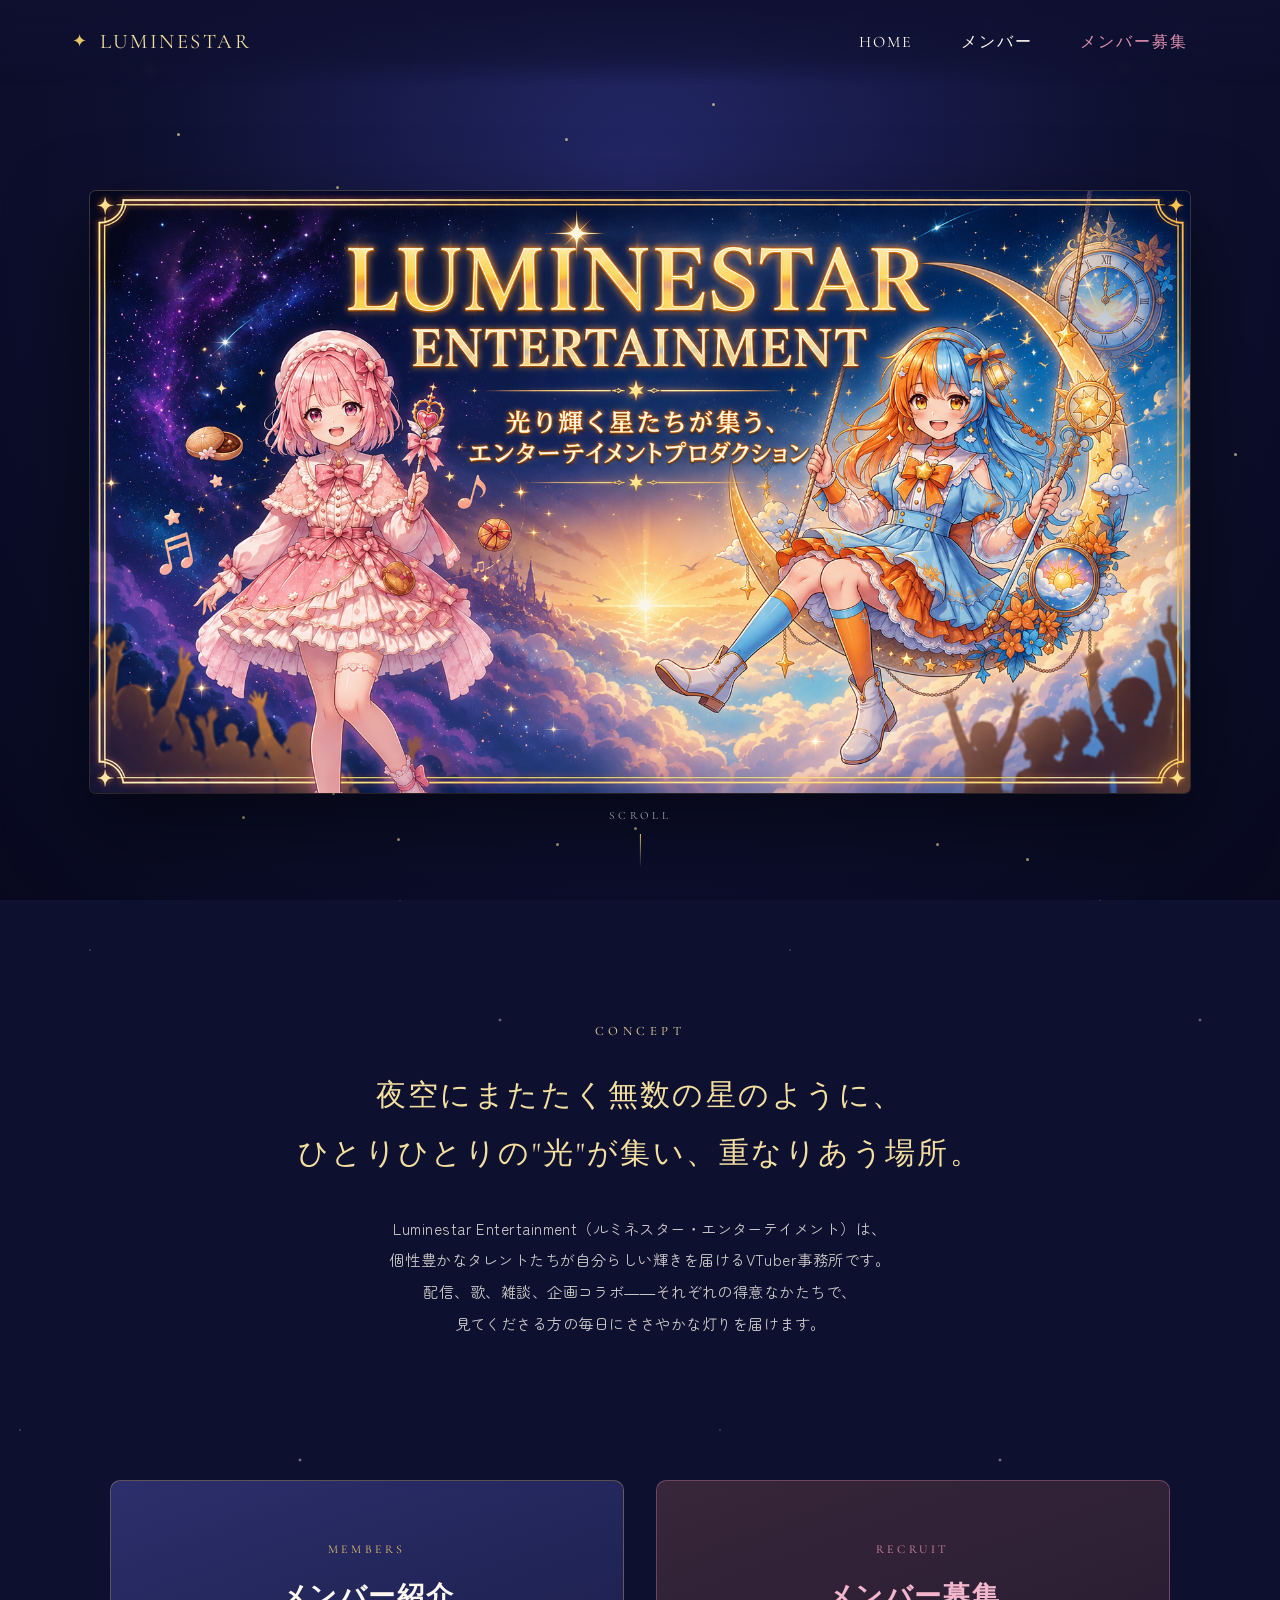
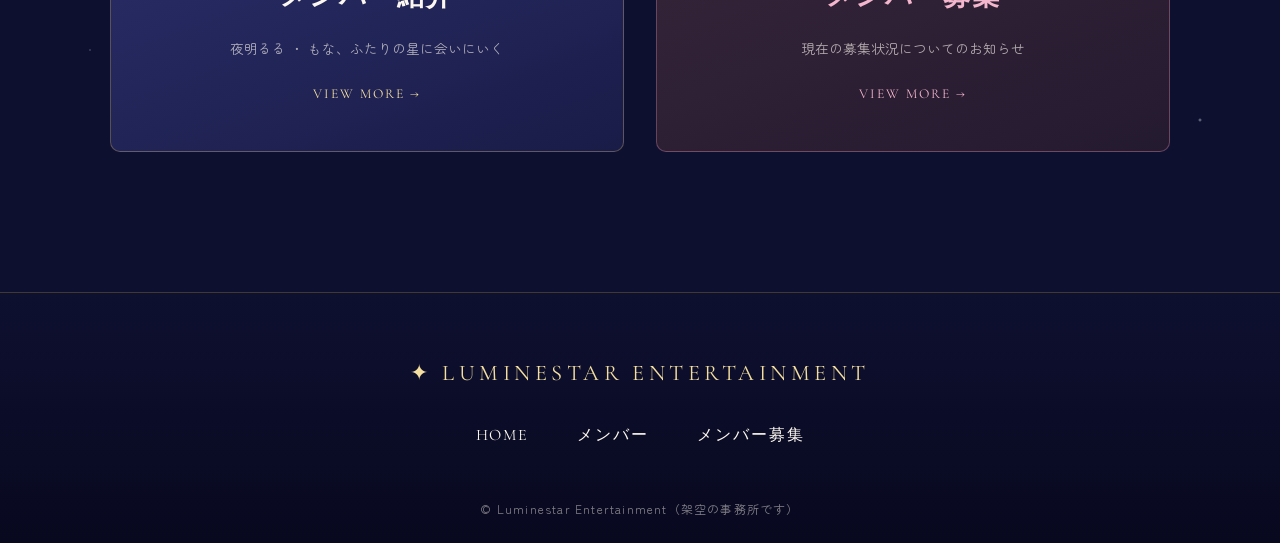
==== index.html @ ba447902 "Add files via upload 必要なファイルをアップロード" ====
<!DOCTYPE html>
<html lang="ja">
<head>
    <meta charset="UTF-8">
    <title>Luminestar Entertainment | 光り輝く星たちが集うVTuber事務所</title>
    <meta name="description" content="Luminestar Entertainment（ルミネスター・エンターテイメント）公式サイト。光り輝く星たちが集うエンターテイメントプロダクション。">
    <meta name="viewport" content="width=device-width, initial-scale=1">
    <script src="https://ajax.googleapis.com/ajax/libs/jquery/1.11.0/jquery.min.js"></script>
    <script src="js/script.js"></script>
    <link href="css/common.css" rel="stylesheet">
    <link href="css/index.css" rel="stylesheet">
    <link rel="preconnect" href="https://fonts.googleapis.com">
    <link rel="preconnect" href="https://fonts.gstatic.com" crossorigin>
    <link href="https://fonts.googleapis.com/css2?family=Cormorant+Garamond:wght@500;600;700&family=Zen+Maru+Gothic:wght@400;500;700&display=swap" rel="stylesheet">
</head>
<body>
    <header class="header">
        <div class="header-inner">
            <a class="header-logo" href="index.html">
                <span class="star-mark">&#10022;</span> LUMINESTAR
            </a>
            <button class="toggle-menu-button" aria-label="メニュー開閉"></button>
            <div class="header-site-menu">
                <nav class="site-menu">
                    <ul>
                        <li><a href="index.html">HOME</a></li>
                        <li><a href="members.html">メンバー</a></li>
                        <li><a href="recruit.html" class="is-notice">メンバー募集</a></li>
                    </ul>
                </nav>
            </div>
        </div>
    </header>

    <main class="main">
        <section class="hero">
            <div class="twinkles"></div>
            <div class="hero-banner-wrap">
                <img src="images/hero_banner.png" alt="Luminestar Entertainment 光り輝く星たちが集う、エンターテイメントプロダクション">
            </div>
            <div class="hero-scroll">
                <span>SCROLL</span>
                <span class="line"></span>
            </div>
        </section>

        <section class="about">
            <p class="eyebrow">Concept</p>
            <p class="about-lead">
                夜空にまたたく無数の星のように、<br>
                ひとりひとりの"光"が集い、重なりあう場所。
            </p>
            <p class="about-body">
                Luminestar Entertainment（ルミネスター・エンターテイメント）は、<br class="pc-only">
                個性豊かなタレントたちが自分らしい輝きを届けるVTuber事務所です。<br>
                配信、歌、雑談、企画コラボ――それぞれの得意なかたちで、<br>
                見てくださる方の毎日にささやかな灯りを届けます。
            </p>
        </section>

        <section class="top-nav-cards">
            <a class="nav-card" href="members.html">
                <p class="card-eyebrow">MEMBERS</p>
                <h3>メンバー紹介</h3>
                <p>夜明るる ・ もな、ふたりの星に会いにいく</p>
                <span class="arrow">VIEW MORE &rarr;</span>
            </a>
            <a class="nav-card is-closed" href="recruit.html">
                <p class="card-eyebrow">RECRUIT</p>
                <h3>メンバー募集</h3>
                <p>現在の募集状況についてのお知らせ</p>
                <span class="arrow">VIEW MORE &rarr;</span>
            </a>
        </section>
    </main>

    <footer class="footer">
        <p class="footer-logo">&#10022; LUMINESTAR ENTERTAINMENT</p>
        <nav class="site-menu">
            <ul>
                <li><a href="index.html">HOME</a></li>
                <li><a href="members.html">メンバー</a></li>
                <li><a href="recruit.html">メンバー募集</a></li>
            </ul>
        </nav>
        <small class="copyright">&copy; Luminestar Entertainment（架空の事務所です）</small>
    </footer>
</body>
</html>
---- css/common.css ----
@charset "utf-8";

*, ::before, ::after {
    padding: 0;
    margin: 0;
    box-sizing: border-box;
}

ul, ol { list-style: none; }
a { color: inherit; text-decoration: none; }

:root {
    --navy-deep: #0e1030;
    --navy-mid: #191c47;
    --navy-light: #2c2f6b;
    --gold: #e8c46a;
    --gold-soft: #f4dfa0;
    --pink: #f3b6cc;
    --pink-deep: #e08fae;
    --sky: #8fd3f0;
    --orange: #f0a868;
    --cream: #fdf8ef;
    --ink: #2a2540;
}

html { scroll-behavior: smooth; }

body {
    font-family: "Zen Maru Gothic", "Hiragino Maru Gothic ProN", sans-serif;
    font-size: 16px;
    color: var(--cream);
    line-height: 1.8;
    background-color: var(--navy-deep);
    background-image:
        radial-gradient(1px 1px at 20px 30px, rgba(255,255,255,.5), transparent),
        radial-gradient(1px 1px at 140px 90px, rgba(255,255,255,.4), transparent),
        radial-gradient(2px 2px at 300px 60px, rgba(255,255,255,.6), transparent),
        radial-gradient(1px 1px at 400px 200px, rgba(255,255,255,.4), transparent),
        radial-gradient(1px 1px at 90px 250px, rgba(255,255,255,.5), transparent),
        radial-gradient(2px 2px at 500px 320px, rgba(255,255,255,.5), transparent),
        radial-gradient(1px 1px at 620px 150px, rgba(255,255,255,.4), transparent);
    background-repeat: repeat;
    background-size: 700px 700px;
    overflow-x: hidden;
}

img { max-width: 100%; display: block; }

.eyebrow {
    font-family: "Cormorant Garamond", serif;
    letter-spacing: .35em;
    font-size: .8rem;
    color: var(--gold-soft);
    text-transform: uppercase;
    text-align: center;
}

h1, h2, h3 {
    font-family: "Cormorant Garamond", serif;
    font-weight: 600;
}

/* ===== Header ===== */
.header {
    position: fixed;
    top: 0;
    left: 0;
    right: 0;
    z-index: 100;
    background: linear-gradient(180deg, rgba(14,16,48,.92) 0%, rgba(14,16,48,.6) 70%, transparent 100%);
    backdrop-filter: blur(6px);
}

.header-inner {
    max-width: 1200px;
    height: 84px;
    margin: 0 auto;
    padding: 0 32px;
    display: flex;
    justify-content: space-between;
    align-items: center;
}

.header-logo {
    display: flex;
    align-items: center;
    gap: 10px;
    font-family: "Cormorant Garamond", serif;
    font-size: 1.3rem;
    letter-spacing: .12em;
    color: var(--gold-soft);
}

.header-logo .star-mark {
    color: var(--gold);
    font-size: 1.1rem;
}

.toggle-menu-button {
    display: none;
}

.site-menu ul {
    display: flex;
    gap: 8px;
}

.site-menu ul li a {
    display: block;
    padding: 8px 20px;
    font-family: "Cormorant Garamond", serif;
    letter-spacing: .12em;
    font-size: 1rem;
    color: var(--cream);
    position: relative;
    transition: color .25s ease;
}

.site-menu ul li a::after {
    content: "";
    position: absolute;
    left: 20px;
    right: 20px;
    bottom: 2px;
    height: 1px;
    background: var(--gold);
    transform: scaleX(0);
    transform-origin: center;
    transition: transform .3s ease;
}

.site-menu ul li a:hover {
    color: var(--gold-soft);
}

.site-menu ul li a:hover::after {
    transform: scaleX(1);
}

.site-menu ul li a.is-notice {
    color: var(--pink-deep);
}

@media (max-width: 860px) {
    .header-inner {
        height: 64px;
        padding: 0 20px;
    }
    .header-logo { font-size: 1.05rem; }

    .toggle-menu-button {
        display: block;
        width: 40px;
        height: 32px;
        background: transparent;
        border: 1px solid var(--gold-soft);
        border-radius: 4px;
        position: relative;
    }
    .toggle-menu-button::before,
    .toggle-menu-button::after {
        content: "";
        position: absolute;
        left: 8px;
        right: 8px;
        height: 1px;
        background: var(--gold-soft);
    }
    .toggle-menu-button::before { top: 11px; }
    .toggle-menu-button::after { bottom: 11px; }

    .header-site-menu {
        position: absolute;
        top: 100%;
        left: 0;
        right: 0;
        background: var(--navy-mid);
        padding: 20px 0 30px;
        display: none;
        border-bottom: 1px solid rgba(232,196,106,.3);
    }
    .header-site-menu.is-show { display: block; }
    .site-menu ul {
        display: block;
        text-align: center;
    }
    .site-menu ul li { margin-top: 6px; }

    .main { padding-top: 64px; }
}

/* ===== Footer ===== */
.footer {
    color: var(--cream);
    background: linear-gradient(180deg, var(--navy-deep) 0%, #08091f 100%);
    padding: 60px 20px 24px;
    text-align: center;
    border-top: 1px solid rgba(232,196,106,.25);
}

.footer-logo {
    font-family: "Cormorant Garamond", serif;
    font-size: 1.4rem;
    letter-spacing: .2em;
    color: var(--gold-soft);
    margin-bottom: 20px;
}

.footer .site-menu ul {
    justify-content: center;
    flex-wrap: wrap;
}

.copyright {
    display: block;
    margin-top: 40px;
    font-size: .75rem;
    letter-spacing: .1em;
    color: rgba(253,248,239,.5);
}

/* ===== shared section styles ===== */
.section-title {
    text-align: center;
    font-size: 2.4rem;
    color: var(--gold-soft);
    letter-spacing: .1em;
    margin-top: 10px;
    margin-bottom: 8px;
}

.section-sub {
    text-align: center;
    font-size: .85rem;
    color: rgba(253,248,239,.6);
    letter-spacing: .05em;
    margin-bottom: 60px;
}

.divider {
    width: 60px;
    height: 1px;
    background: var(--gold);
    margin: 18px auto;
    position: relative;
}
.divider::before {
    content: "\2726";
    position: absolute;
    top: 50%;
    left: 50%;
    transform: translate(-50%, -50%);
    background: var(--navy-deep);
    color: var(--gold);
    font-size: .8rem;
    padding: 0 8px;
}
---- css/index.css ----
@charset "utf-8";

.main { position: relative; }

/* ===== Hero ===== */
.hero {
    position: relative;
    min-height: 100vh;
    display: flex;
    align-items: center;
    justify-content: center;
    overflow: hidden;
    background: radial-gradient(ellipse at 50% 20%, #232766 0%, var(--navy-deep) 55%, #08091f 100%);
}

.hero-banner-wrap {
    position: relative;
    width: min(1100px, 92vw);
    margin-top: 84px;
    animation: floatUp 1.4s ease both;
}

@keyframes floatUp {
    from { opacity: 0; transform: translateY(24px); }
    to { opacity: 1; transform: translateY(0); }
}

.hero-banner-wrap img {
    width: 100%;
    border-radius: 6px;
    box-shadow: 0 30px 80px rgba(0,0,0,.55), 0 0 0 1px rgba(232,196,106,.25);
}

.hero-scroll {
    position: absolute;
    bottom: 32px;
    left: 50%;
    transform: translateX(-50%);
    display: flex;
    flex-direction: column;
    align-items: center;
    gap: 8px;
    font-family: "Cormorant Garamond", serif;
    letter-spacing: .3em;
    font-size: .7rem;
    color: rgba(253,248,239,.65);
}

.hero-scroll .line {
    width: 1px;
    height: 34px;
    background: linear-gradient(180deg, var(--gold), transparent);
    animation: scrollLine 1.8s ease-in-out infinite;
}

@keyframes scrollLine {
    0% { transform: scaleY(0); transform-origin: top; }
    50% { transform: scaleY(1); transform-origin: top; }
    50.01% { transform: scaleY(1); transform-origin: bottom; }
    100% { transform: scaleY(0); transform-origin: bottom; }
}

/* twinkling stars layer */
.twinkles span {
    position: absolute;
    width: 3px;
    height: 3px;
    background: var(--gold-soft);
    border-radius: 50%;
    opacity: .7;
    animation: twinkle 3s ease-in-out infinite;
}
@keyframes twinkle {
    0%, 100% { opacity: .2; transform: scale(.8); }
    50% { opacity: 1; transform: scale(1.4); }
}

/* ===== About ===== */
.about {
    padding: 120px 20px 100px;
    max-width: 900px;
    margin: 0 auto;
    text-align: center;
}

.about-lead {
    font-family: "Cormorant Garamond", serif;
    font-size: clamp(1.4rem, 3vw, 1.9rem);
    color: var(--gold-soft);
    letter-spacing: .08em;
    line-height: 1.9;
    margin: 24px 0 30px;
}

.about-body {
    font-size: .95rem;
    color: rgba(253,248,239,.8);
    letter-spacing: .03em;
    line-height: 2.1;
}

@media (max-width: 600px) {
    .pc-only { display: none; }
}

/* ===== Nav cards (メンバー/募集への導線) ===== */
.top-nav-cards {
    max-width: 1100px;
    margin: 0 auto;
    padding: 40px 20px 140px;
    display: grid;
    grid-template-columns: 1fr 1fr;
    gap: 32px;
}

.nav-card {
    position: relative;
    display: block;
    border-radius: 10px;
    overflow: hidden;
    border: 1px solid rgba(232,196,106,.3);
    background: linear-gradient(160deg, var(--navy-light), var(--navy-mid));
    padding: 44px 30px;
    text-align: center;
    transition: transform .35s ease, box-shadow .35s ease, border-color .35s ease;
}

.nav-card:hover {
    transform: translateY(-6px);
    box-shadow: 0 20px 50px rgba(0,0,0,.4);
    border-color: var(--gold);
}

.nav-card .card-eyebrow {
    font-family: "Cormorant Garamond", serif;
    letter-spacing: .3em;
    font-size: .75rem;
    color: var(--gold);
}

.nav-card h3 {
    margin-top: 12px;
    font-size: 1.7rem;
    color: var(--cream);
    letter-spacing: .06em;
}

.nav-card p {
    margin-top: 14px;
    font-size: .85rem;
    color: rgba(253,248,239,.65);
}

.nav-card .arrow {
    display: inline-block;
    margin-top: 22px;
    font-family: "Cormorant Garamond", serif;
    font-size: .85rem;
    color: var(--gold-soft);
    letter-spacing: .15em;
}

.nav-card.is-closed {
    background: linear-gradient(160deg, #38263a, #241a30);
    border-color: rgba(224,143,174,.35);
}
.nav-card.is-closed h3 { color: var(--pink); }
.nav-card.is-closed .card-eyebrow { color: var(--pink-deep); }
.nav-card.is-closed .arrow { color: var(--pink); }

@media (max-width: 760px) {
    .top-nav-cards { grid-template-columns: 1fr; }
    .hero-banner-wrap { margin-top: 100px; }
}
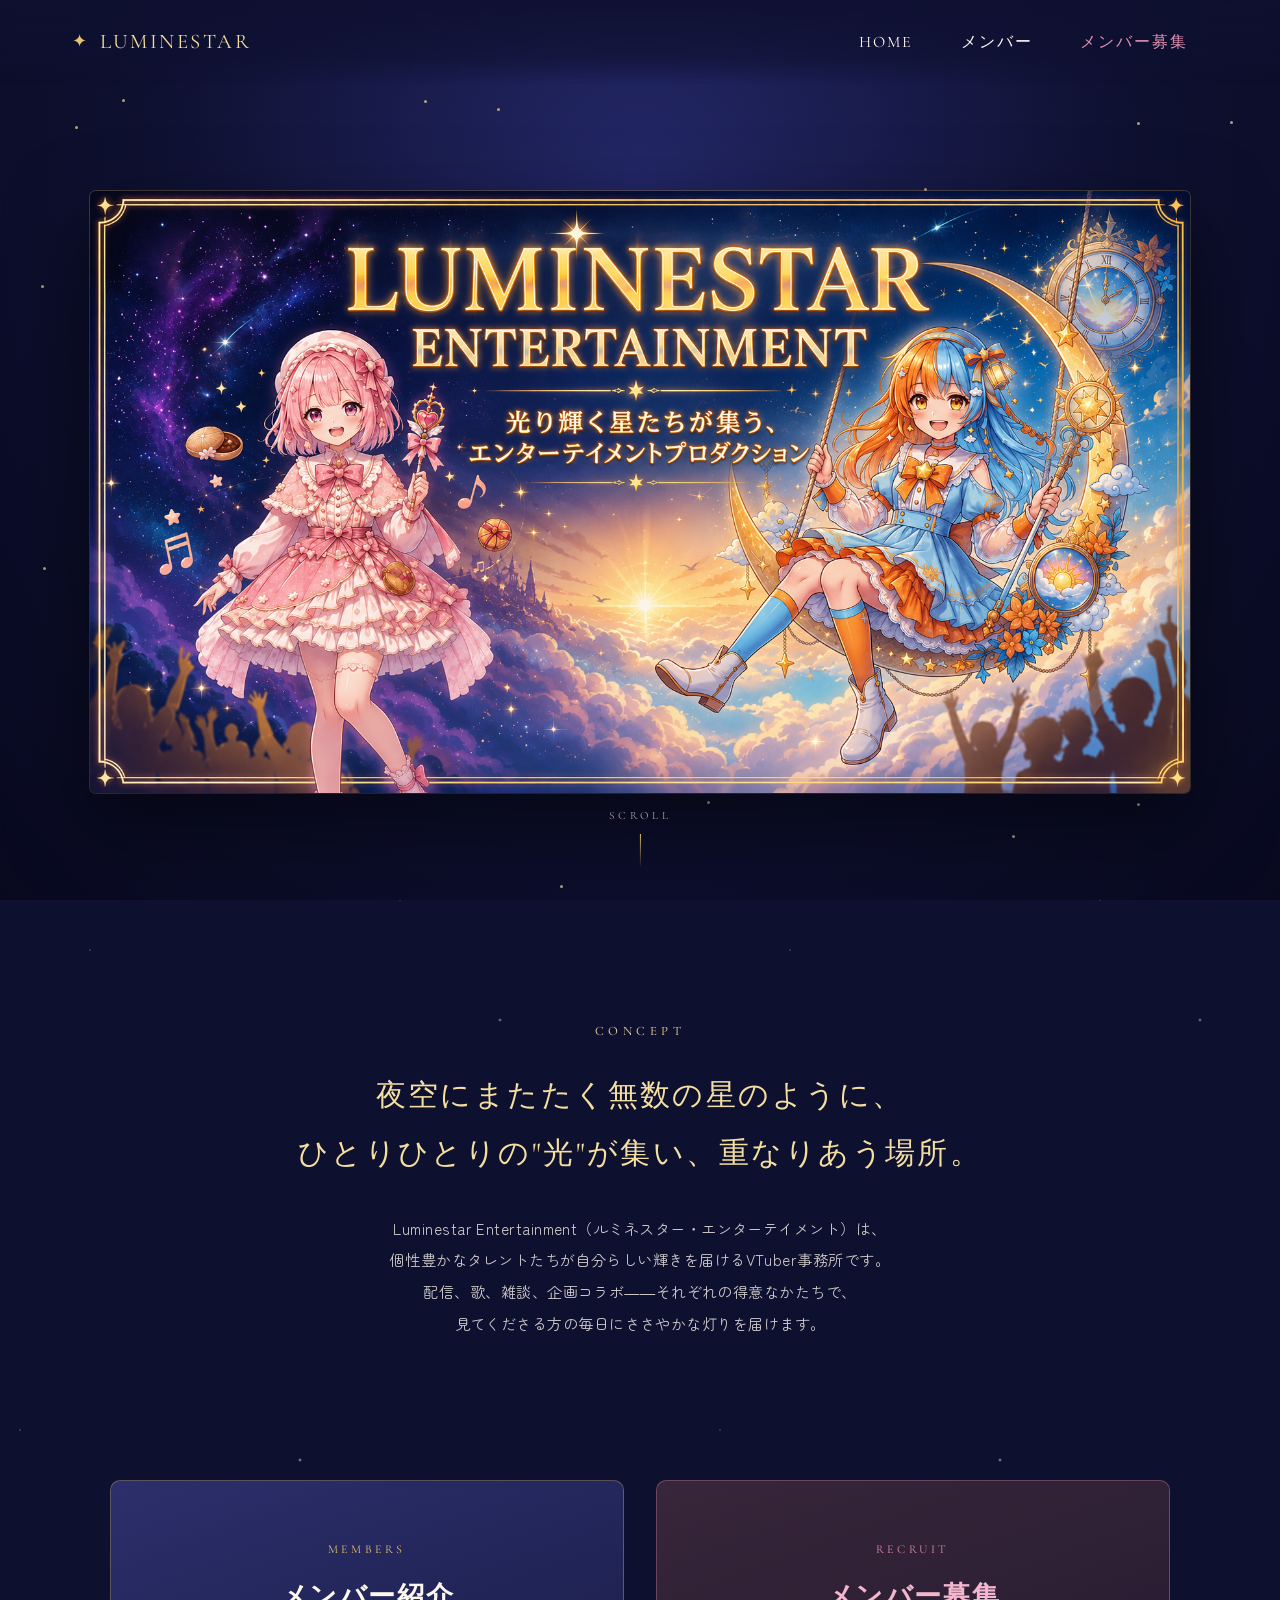
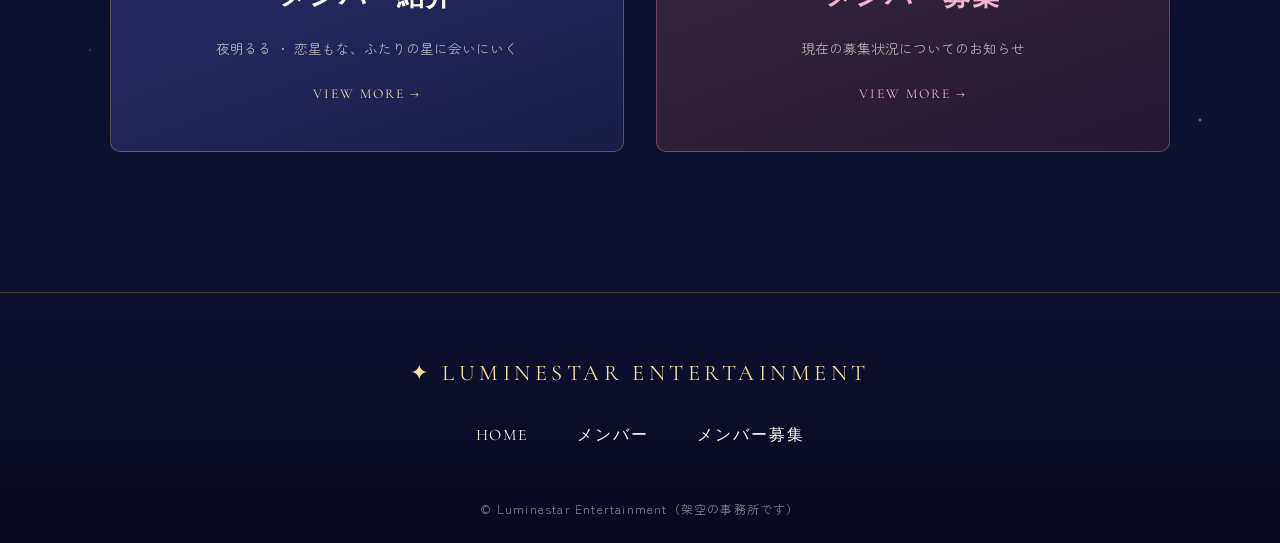
==== commit 8406d155: "Update text in MEMBERS section of index.html 誤字修正" ====
--- a/index.html
+++ b/index.html
@@ -62,7 +62,7 @@
             <a class="nav-card" href="members.html">
                 <p class="card-eyebrow">MEMBERS</p>
                 <h3>メンバー紹介</h3>
-                <p>夜明るる ・ もな、ふたりの星に会いにいく</p>
+                <p>夜明るる ・ 恋星もな、ふたりの星に会いにいく</p>
                 <span class="arrow">VIEW MORE &rarr;</span>
             </a>
             <a class="nav-card is-closed" href="recruit.html">
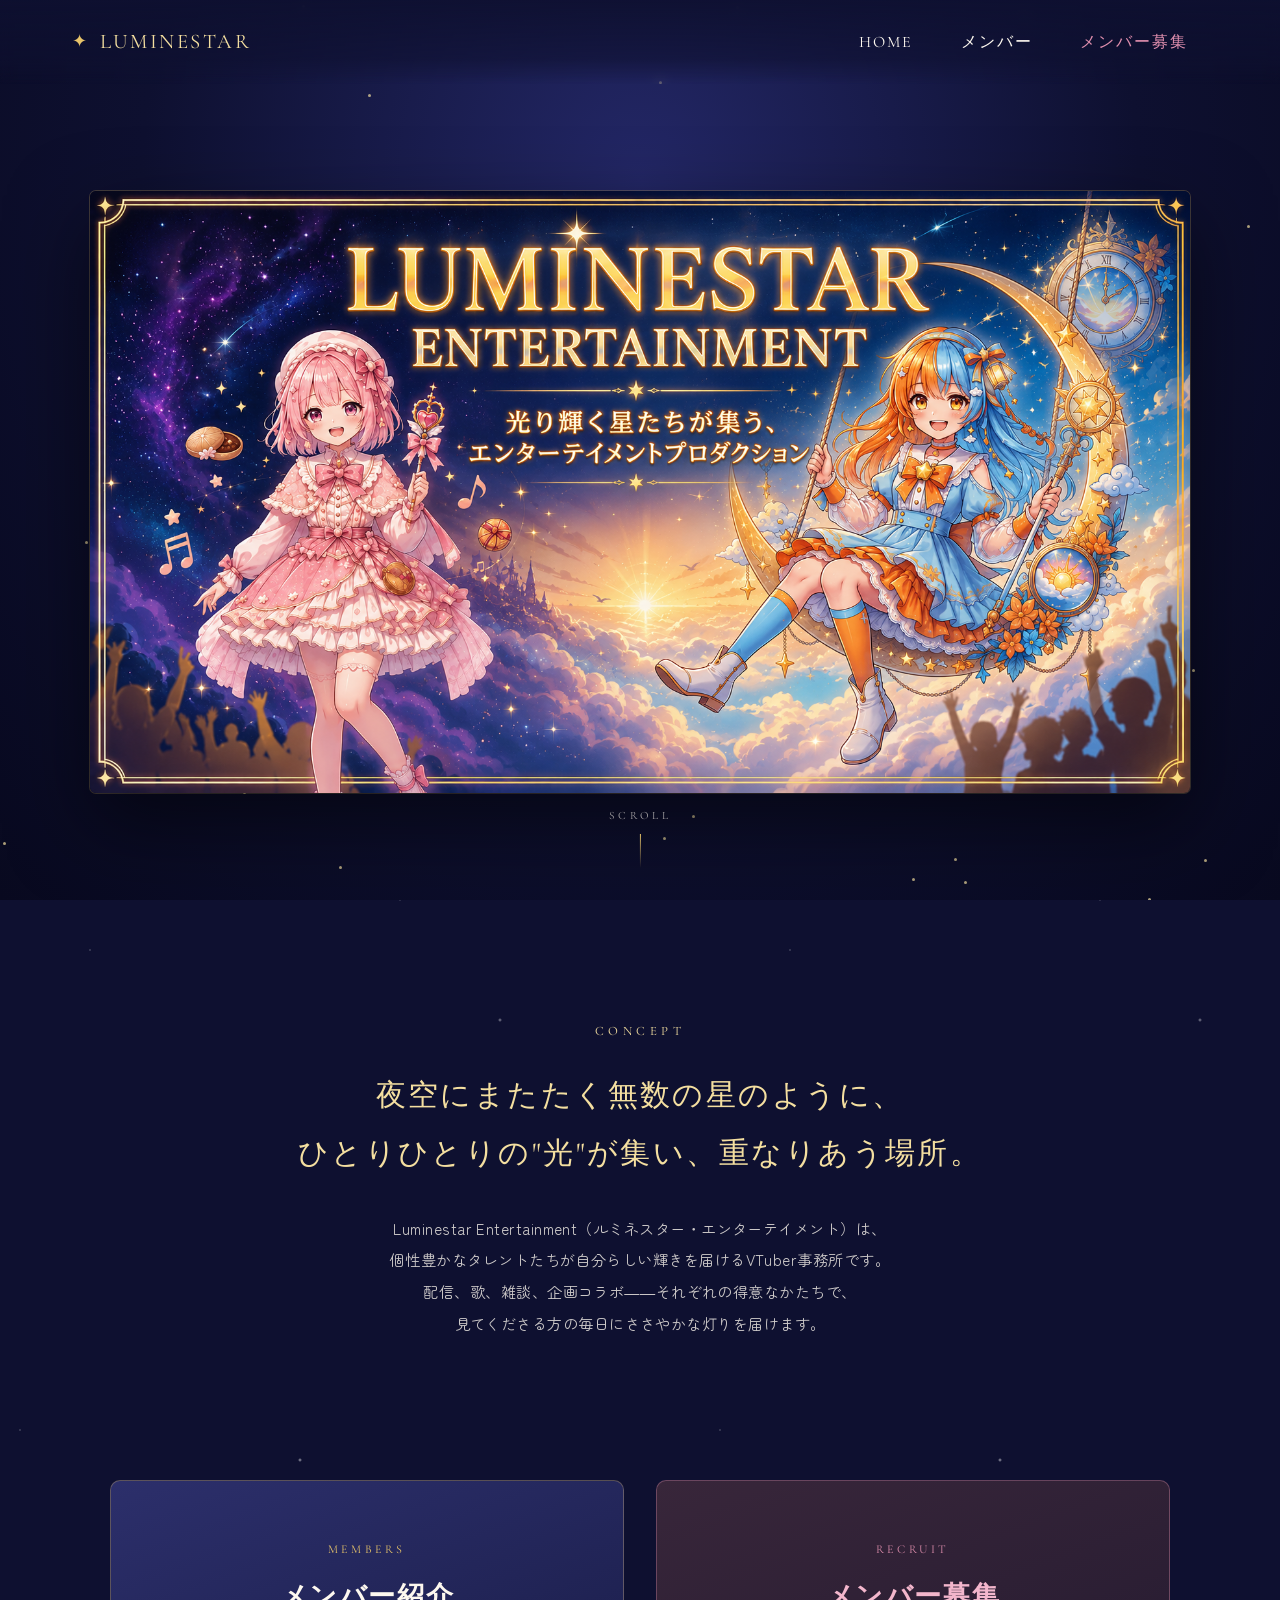
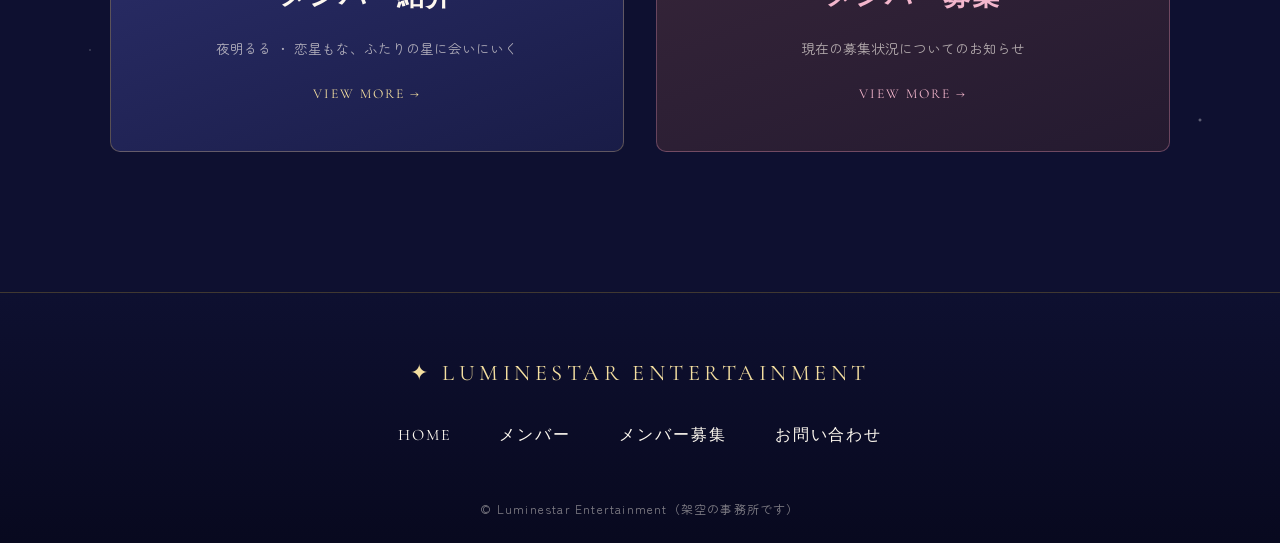
==== commit 0d2c9a4f: "Update index.html お問い合わせ追加" ====
--- a/index.html
+++ b/index.html
@@ -81,6 +81,7 @@
                 <li><a href="index.html">HOME</a></li>
                 <li><a href="members.html">メンバー</a></li>
                 <li><a href="recruit.html">メンバー募集</a></li>
+                <li><a href="https://docs.google.com/forms/d/e/1FAIpQLSeSq7EBJ4Wy3miL0lt6pkF9hm8hegByLnXEYSzgwoRPv-RfqQ/viewform?usp=dialog">お問い合わせ</a></li>
             </ul>
         </nav>
         <small class="copyright">&copy; Luminestar Entertainment（架空の事務所です）</small>
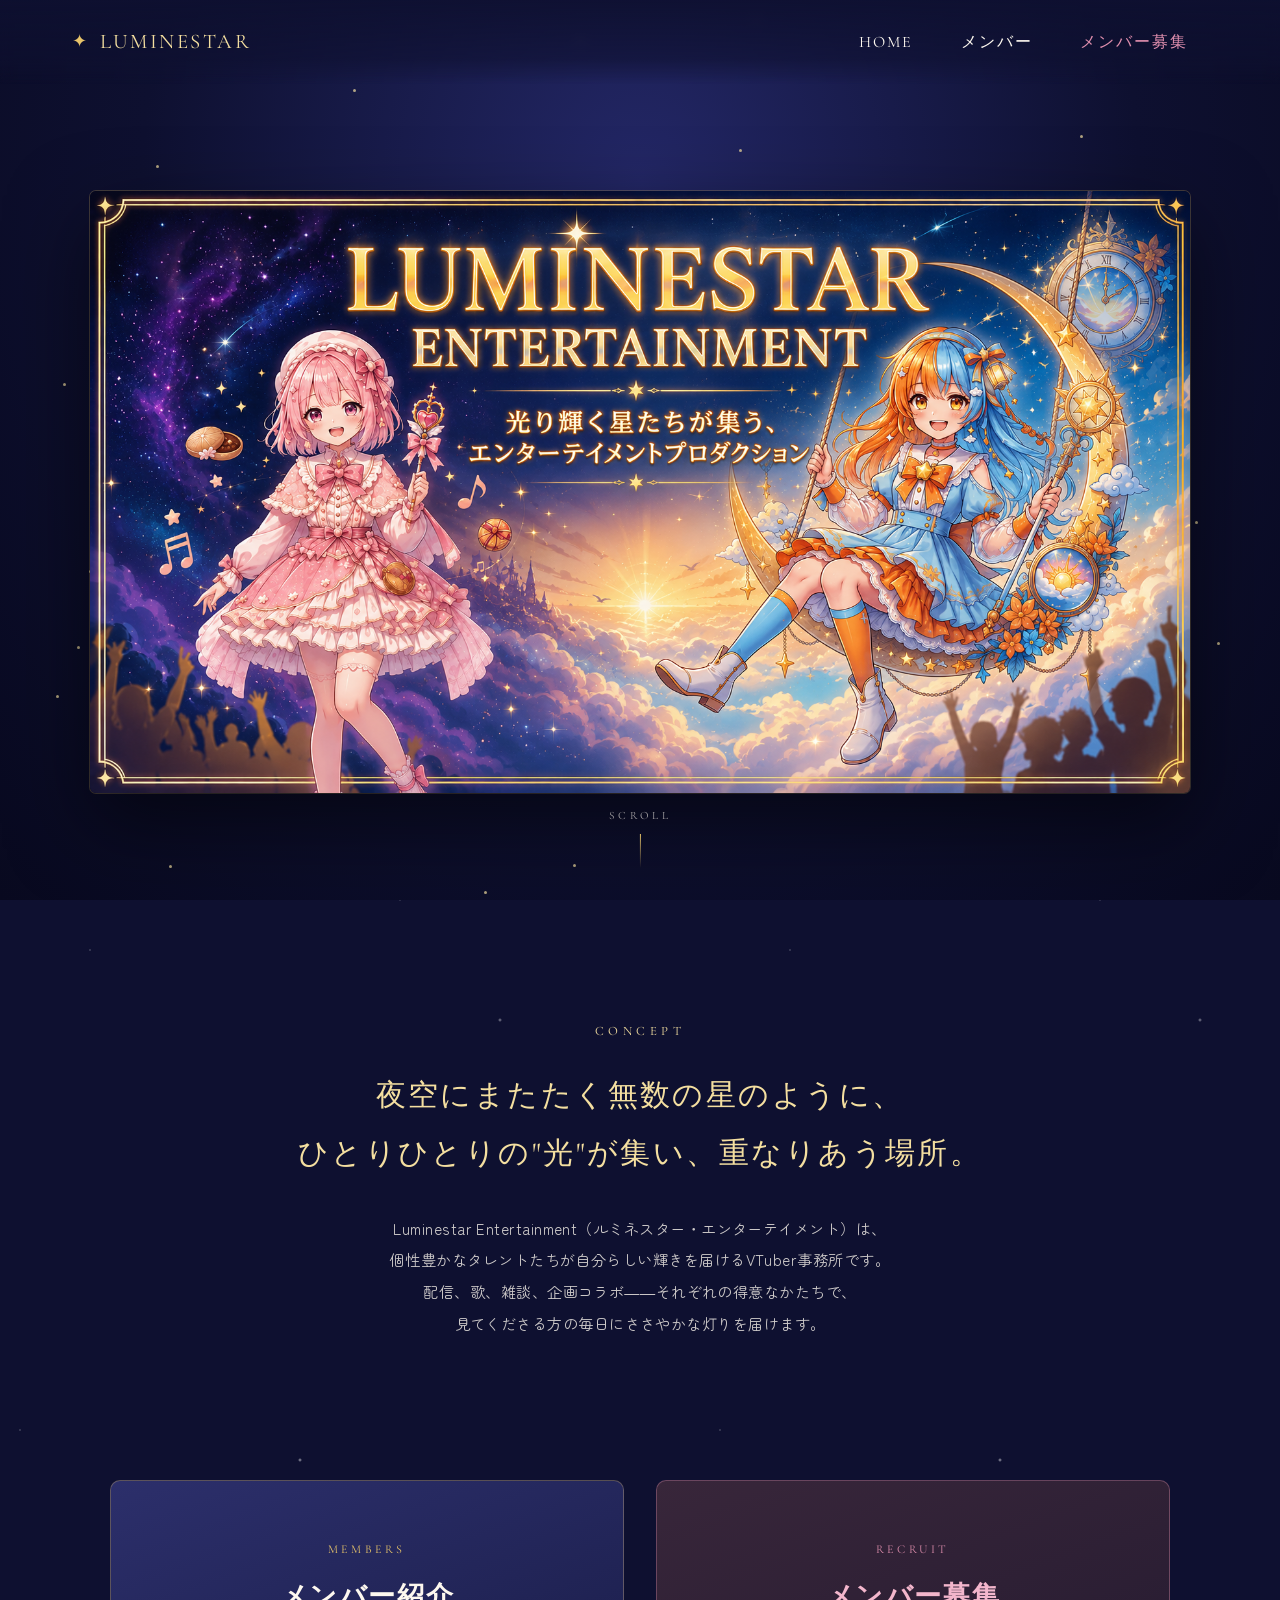
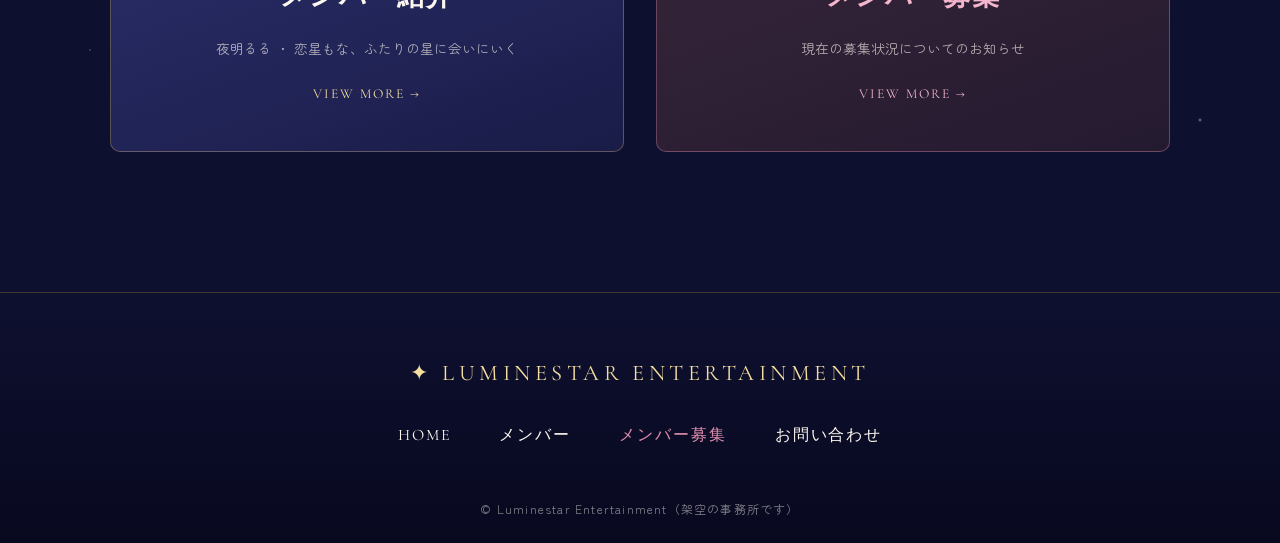
==== commit 842c6e95: "Update index.html あ" ====
--- a/index.html
+++ b/index.html
@@ -80,7 +80,7 @@
             <ul>
                 <li><a href="index.html">HOME</a></li>
                 <li><a href="members.html">メンバー</a></li>
-                <li><a href="recruit.html">メンバー募集</a></li>
+                <li><a href="recruit.html" class="is-notice">メンバー募集</a></li>
                 <li><a href="https://docs.google.com/forms/d/e/1FAIpQLSeSq7EBJ4Wy3miL0lt6pkF9hm8hegByLnXEYSzgwoRPv-RfqQ/viewform?usp=dialog">お問い合わせ</a></li>
             </ul>
         </nav>
